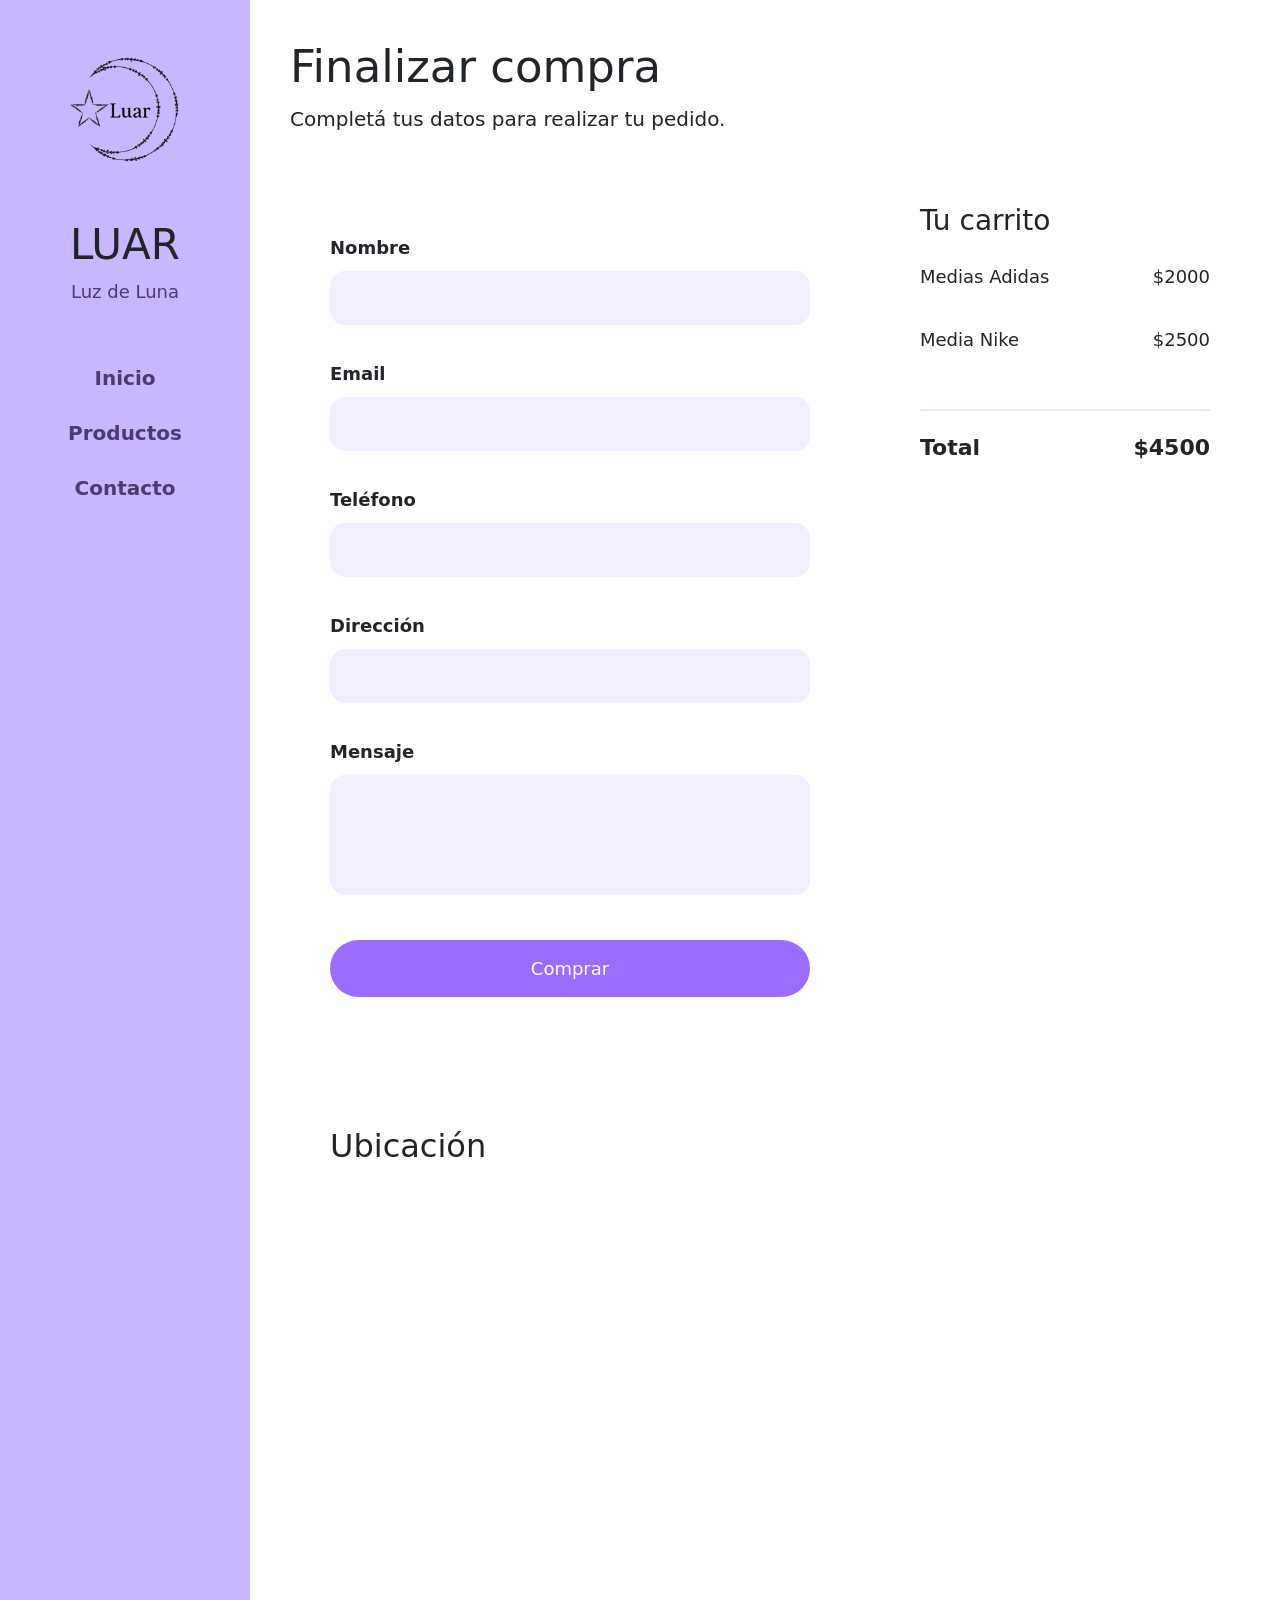
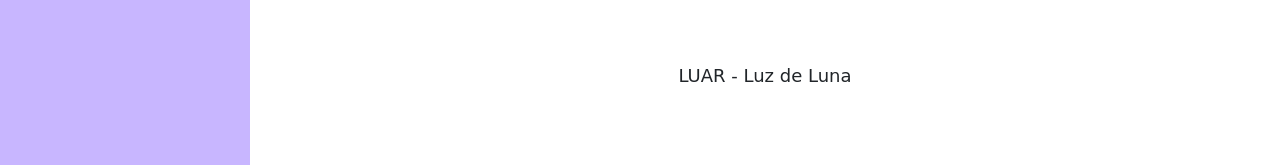
==== contacto.html @ 6c47c5df "Primer commit - Proyecto Medias" ====
<!DOCTYPE html>
<html lang="es">
<head>
    <meta charset="UTF-8">
    <meta name="viewport" content="width=device-width, initial-scale=1.0">
    <link rel="stylesheet" href="./css/index.css">
    <link href="https://cdn.jsdelivr.net/npm/bootstrap@5.3.7/dist/css/bootstrap.min.css" rel="stylesheet">
    <title>Contacto - LUAR</title>
</head>

<body>

    <div class="contenedor">

        <aside class="sidebar">
            <img src="./Imag/logo2.png" alt="Logo de LUAR" class="logo">
            <h1 class="titulo-logo">LUAR</h1>
            <p class="eslogan">Luz de Luna</p>
            <nav class="navbar">
                <a href="index.html">Inicio</a> 
                <a href="productos.html">Productos</a> 
                <a href="contacto.html">Contacto</a>
            </nav>
        </aside>

        <main class="principal">
            <section class="contacto-titulo">
                <h2>Finalizar compra</h2>

                <p>
                    Completá tus datos para realizar tu pedido.
                </p>
            </section>

            <section class="contacto-layout">
                <section class="formulario">
                    <form id ="formulario" novalidate>
                        <label for="nombre">
                            Nombre
                        </label>
                        <input type="text" id="nombre">
                        <small id="errorNombre"></small>

                        <label for="email">
                            Email
                        </label>
                        <input type="email" id="email">
                        <small id="errorEmail"></small>
                        <label for="telefono">
                            Teléfono
                        </label>
                        <input type="text" id="telefono">
                        <small id="errorTelefono"></small>

                        <label for="direccion">
                            Dirección
                        </label>
                        <input type="text" id="direccion">
                        <small id="errorDireccion"></small>

                        <label for="mensaje">
                            Mensaje
                        </label>
                        <textarea id="mensaje"></textarea>
                        <small id="errorMensaje"></small>

                        <button type="submit">
                            Comprar
                        </button>
                        <div id="mensajeExito" class="alert alert-success mt-3 d-none" role="alert">
                            ¡Compra realizada con éxito!
                        </div>
                    </form>
                </section>

                <aside class="carrito">
                    <h3>Tu carrito</h3>
                    <div class="producto-carrito">
                        <p>Medias Adidas</p>
                        <span>$2000</span>
                    </div>

                    <div class="producto-carrito">
                        <p>Media Nike</p>
                        <span>$2500</span>
                    </div>

                    <div class="total">
                        <p>Total</p>
                        <span>$4500</span>
                    </div>
                </aside>
            </section>

            <section class="ubicacion">
                <h2>Ubicación</h2>

                <iframe
                src="https://maps.google.com/maps?hl=es&q=Arturo%20Oñativia%20577%20Salta&output=embed">
                </iframe>
            </section>

            <footer class="footer">
                <p>
                    LUAR - Luz de Luna
                </p>
            </footer>
        </main>
    </div>

 <script src="./js/validaciones.js"></script>   
</body>
</html>
---- css/index.css ----
*{
    margin: 0;
    padding: 0;
    box-sizing: border-box;
}

body{
    font-family: Georgia, 'Times New Roman', Times, serif;
    background-color: #f5f0ff;
    color: #2d1b4e;
}

.contenedor{
    display: grid;
    grid-template-columns: 250px 1fr;
    min-height: 100vh;
}

.sidebar{
    background-color: #c8b6ff;
    padding: 30px;
}

.logo{
    width: 170px;
    height: 170px;

    object-fit: cover;

    border-radius: 50%;

    display: block;

    margin: 0 auto;

}

h1,
h2,
h3{
    color: black;
}
.titulo-logo{
    text-align: center;
    margin-top: 20px;
    font-size: 42px;
}

.eslogan{
    text-align: center;
    margin-top: 8px;
    font-size: 18px;
    color: #4b3b72;
}

.navbar{
    margin-top: 50px;

    display: flex;
    flex-direction: column;
    gap: 25px;
}

.navbar a{
    text-decoration: none;
    color: #4b3b72;
    font-size: 20px;
    font-weight: bold;

    transition: 0.3s;
}

.navbar a:hover{
    color: white;
    transform: translateX(8px);
}

.principal{
    padding: 40px;
}

.hero {
    display: flex;
    align-items: center;
    justify-content: space-between;
    gap: 40px;
    background-color: white;
    border-radius: 30px;
    padding: 60px;
}

.hero-texto{
    width: 50%;
}

.hero h2{
    font-size: 60px;
    color: black;
}

.hero p{
    margin-top: 20px;
    font-size: 22px;
    line-height: 1.6;
}

.btn{
    display: inline-block;
    margin-top: 30px;
    background-color: #9b6dff;
    color: white;
    text-decoration: none;
    padding: 15px 30px;
    border-radius: 30px;
    transition: 0.3s;
}

.btn:hover{
    background-color: #7f4ef0;
}

.hero-imagen{
    width: 50%;
}

.hero-imagen img{
    width: 100%;
    border-radius: 30px;
}

.sobre-luar{
    margin-top: 40px;

    background-color: white;
    border-radius: 30px;
    padding: 40px;
}

.sobre-luar h2{
    margin-bottom: 20px;
}

.sobre-luar p{
    margin-top: 15px;
    line-height: 1.8;
    font-size: 18px;
}

.destacados{
    margin-top: 40px;
}

.destacados h2{
    margin-bottom: 30px;
}
.cards{
    display: flex;
    gap: 25px;
}

.card{
    background-color: white;
    padding: 20px;
    border-radius: 25px;

    width: 250px;
    transition: 0.3s;
}

.card:hover{
    transform: translateY(-10px);
}
.card img{
    width: 100%;
    border-radius: 20px;
}

.card h3{
    margin-top: 15px;
    font-size: 22px;
}

.card p{
    margin-top: 10px;
    font-size: 17px;
}

.footer{
    margin-top: 50px;
    text-align: center;
    padding: 20px;
    font-size: 18px;
}

.productos-titulo{
    margin-bottom: 40px;
}

.productos-titulo h2{
    font-size: 45px;
}

.productos-titulo p{
    margin-top: 10px;
    font-size: 20px;
}

.productos-layout{
    display: grid;
    grid-template-columns: 250px 1fr;
    gap: 40px;
}

.filtros{
    background-color: white;
    padding: 30px;
    border-radius: 30px;
    height: fit-content;
}

.filtros h3{
    margin-top: 20px;
    margin-bottom: 15px;
    font-size: 24px;
}

.filtros label{
    display: block;
    margin-top: 12px;
    font-size: 18px;
}

.productos-grid{
    display: flex;
    flex-wrap: wrap;
    gap: 25px;
}

.btn-card{
    display: inline-block;
    margin-top: 20px;
    background-color: #9b6dff;
    color: white;
    text-decoration: none;
    padding: 12px 25px;
    border-radius: 25px;
    transition: 0.3s;
}

.btn-card:hover{
    background-color: #7f4ef0;
}

.card{
    box-shadow: 0px 4px 15px rgba(0, 0, 0, 0.08);
}

.card:hover{
    transform: translateY(-10px);
    box-shadow: 0px 8px 20px rgba(0, 0, 0, 0.12);
}

.contacto-titulo{
    margin-bottom: 40px;
}

.contacto-titulo h2{
    font-size: 45px;
}

.contacto-titulo p{
    margin-top: 10px;
    font-size: 20px;
}

.contacto-layout{
    display: grid;
    grid-template-columns: 1fr 350px;
    gap: 40px;
}

.formulario{
    background-color: white;
    padding: 40px;
    border-radius: 30px;
}

.formulario form{
    display: flex;
    flex-direction: column;
}

.formulario label{
    margin-top: 20px;
    margin-bottom: 10px;
    font-size: 18px;
    font-weight: bold;
}

.formulario input,
.formulario textarea{
    padding: 15px;
    border: none;
    background-color: #f3eeff;
    border-radius: 15px;
    font-size: 16px;
}

.formulario textarea{
    resize: none;
    height: 120px;
}

.formulario button{
    margin-top: 30px;
    padding: 15px;
    border: none;
    border-radius: 30px;
    background-color: #9b6dff;
    color: white;
    font-size: 18px;
    cursor: pointer;
    transition: 0.3s;
}

.formulario button:hover{
    background-color: #7f4ef0;
}

.carrito{
    background-color: white;
    padding: 30px;
    border-radius: 30px;
    height: fit-content;
}

.carrito h3{
    margin-bottom: 25px;
    font-size: 28px;
}

.producto-carrito{
    display: flex;
    justify-content: space-between;
    margin-top: 20px;
    font-size: 18px;
}

.total{
    display: flex;
    justify-content: space-between;
    margin-top: 40px;
    padding-top: 20px;
    border-top: 2px solid #ece3ff;
    font-size: 22px;
    font-weight: bold;
}

.ubicacion{
    margin-top: 50px;
    background-color: white;
    padding: 40px;
    border-radius: 30px;
}

.ubicacion h2{
    margin-bottom: 30px;
}

.ubicacion iframe{
    width: 100%;
    height: 350px;
    border: none;
    border-radius: 20px;
}

.formulario input.error, .formulario textarea.error{
    border: 2px solid red;
}

.formulario input.correcto, .formulario textarea.correcto{
    border: 2px solid green;
}

small {
    color: red;
    font-size: 14px;
    display: block;
    margin-top: 5px;
    margin-bottom: 10px;
}
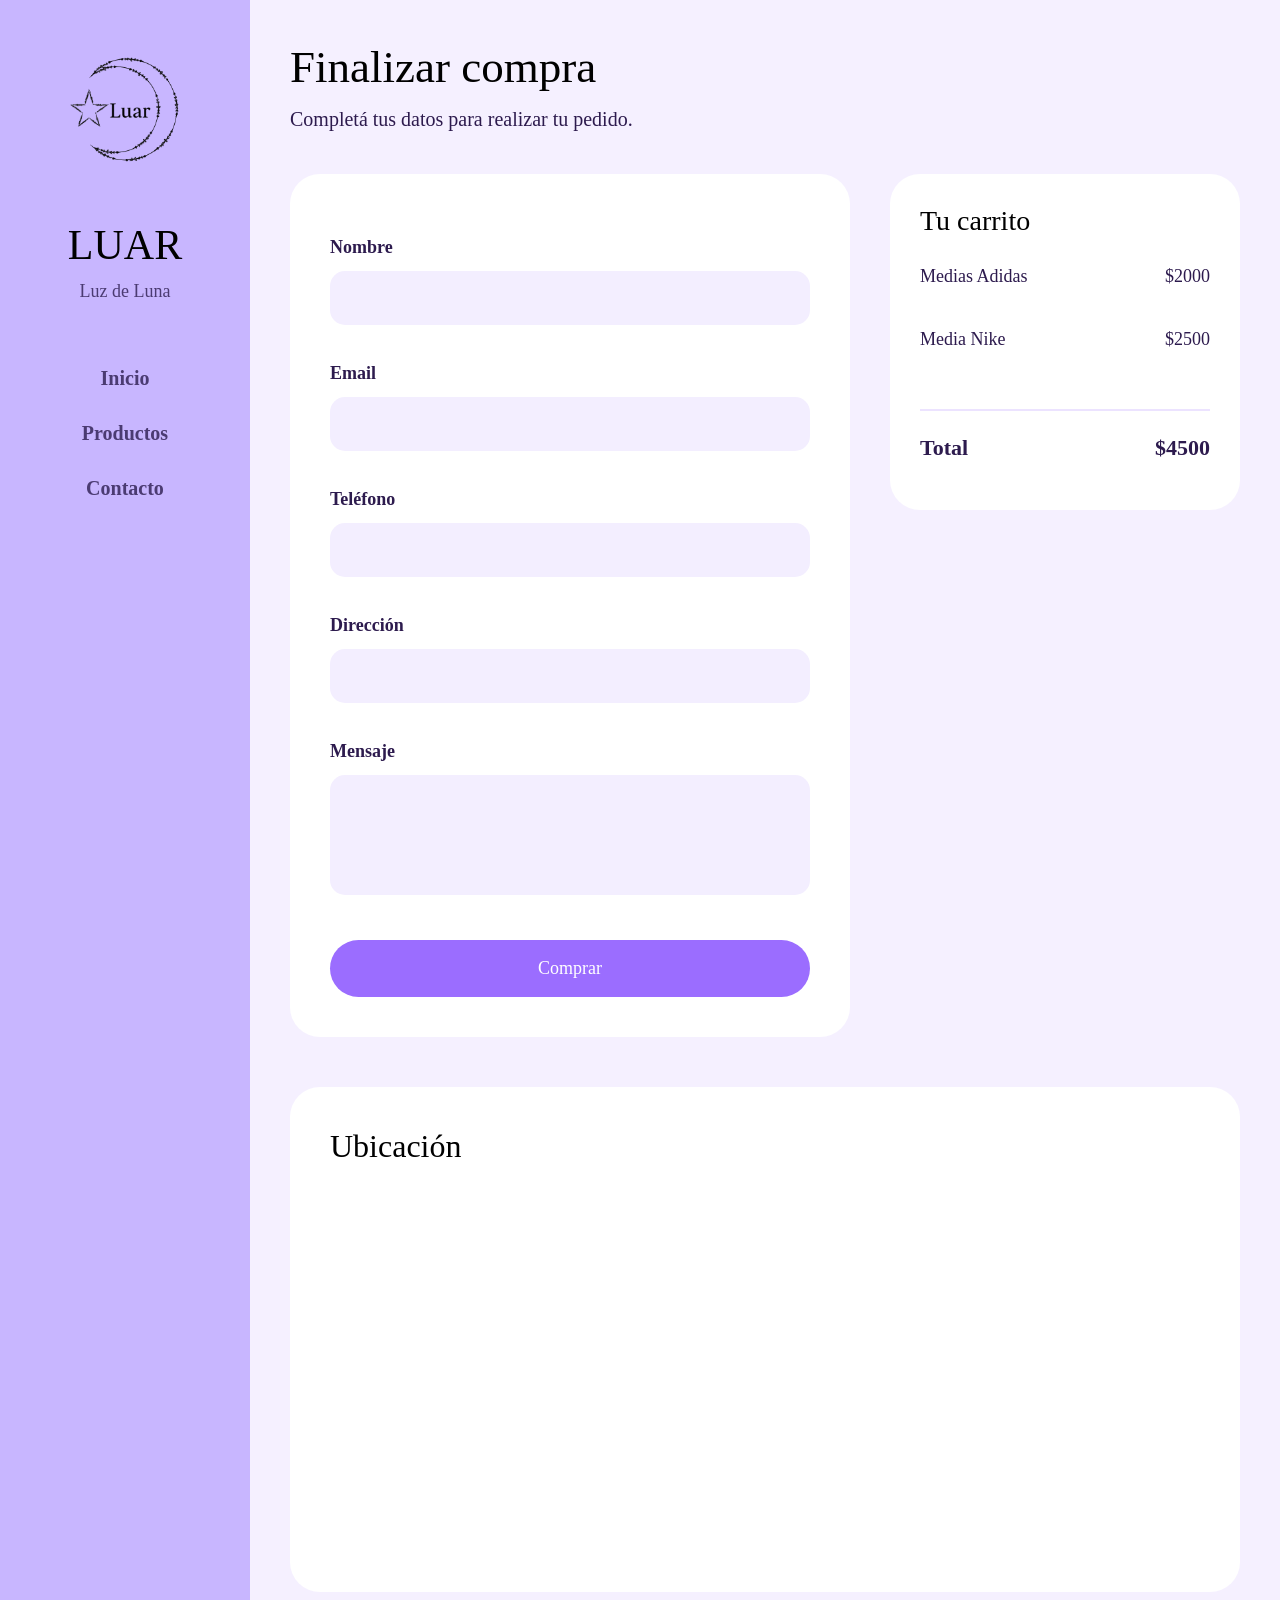
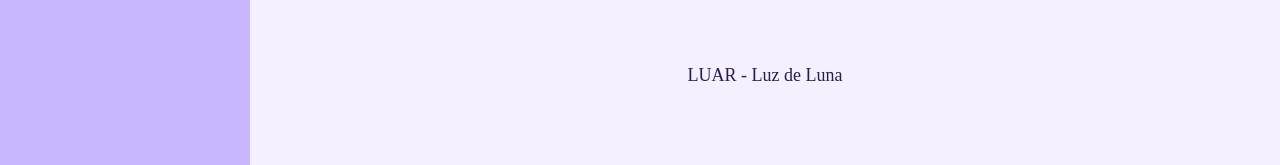
==== commit 2cb7b883: "mejoras" ====
--- a/contacto.html
+++ b/contacto.html
@@ -3,8 +3,8 @@
 <head>
     <meta charset="UTF-8">
     <meta name="viewport" content="width=device-width, initial-scale=1.0">
+    <link href="https://cdn.jsdelivr.net/npm/bootstrap@5.3.7/dist/css/bootstrap.min.css" rel="stylesheet">
     <link rel="stylesheet" href="./css/index.css">
-    <link href="https://cdn.jsdelivr.net/npm/bootstrap@5.3.7/dist/css/bootstrap.min.css" rel="stylesheet">
     <title>Contacto - LUAR</title>
 </head>
 
--- a/css/index.css
+++ b/css/index.css
@@ -1,27 +1,27 @@
-*{
+* {
     margin: 0;
     padding: 0;
     box-sizing: border-box;
 }
 
-body{
+body {
     font-family: Georgia, 'Times New Roman', Times, serif;
     background-color: #f5f0ff;
     color: #2d1b4e;
 }
 
-.contenedor{
+.contenedor {
     display: grid;
     grid-template-columns: 250px 1fr;
     min-height: 100vh;
 }
 
-.sidebar{
+.sidebar {
     background-color: #c8b6ff;
     padding: 30px;
 }
 
-.logo{
+.logo {
     width: 170px;
     height: 170px;
 
@@ -37,23 +37,24 @@
 
 h1,
 h2,
-h3{
+h3 {
     color: black;
 }
-.titulo-logo{
+
+.titulo-logo {
     text-align: center;
     margin-top: 20px;
     font-size: 42px;
 }
 
-.eslogan{
+.eslogan {
     text-align: center;
     margin-top: 8px;
     font-size: 18px;
     color: #4b3b72;
 }
 
-.navbar{
+.navbar {
     margin-top: 50px;
 
     display: flex;
@@ -61,7 +62,7 @@
     gap: 25px;
 }
 
-.navbar a{
+.navbar a {
     text-decoration: none;
     color: #4b3b72;
     font-size: 20px;
@@ -70,12 +71,12 @@
     transition: 0.3s;
 }
 
-.navbar a:hover{
+.navbar a:hover {
     color: white;
     transform: translateX(8px);
 }
 
-.principal{
+.principal {
     padding: 40px;
 }
 
@@ -89,22 +90,22 @@
     padding: 60px;
 }
 
-.hero-texto{
+.hero-texto {
     width: 50%;
 }
 
-.hero h2{
+.hero h2 {
     font-size: 60px;
     color: black;
 }
 
-.hero p{
+.hero p {
     margin-top: 20px;
     font-size: 22px;
     line-height: 1.6;
 }
 
-.btn{
+.btn {
     display: inline-block;
     margin-top: 30px;
     background-color: #9b6dff;
@@ -115,20 +116,20 @@
     transition: 0.3s;
 }
 
-.btn:hover{
+.btn:hover {
     background-color: #7f4ef0;
 }
 
-.hero-imagen{
+.hero-imagen {
     width: 50%;
 }
 
-.hero-imagen img{
+.hero-imagen img {
     width: 100%;
     border-radius: 30px;
 }
 
-.sobre-luar{
+.sobre-luar {
     margin-top: 40px;
 
     background-color: white;
@@ -136,29 +137,30 @@
     padding: 40px;
 }
 
-.sobre-luar h2{
+.sobre-luar h2 {
     margin-bottom: 20px;
 }
 
-.sobre-luar p{
+.sobre-luar p {
     margin-top: 15px;
     line-height: 1.8;
     font-size: 18px;
 }
 
-.destacados{
+.destacados {
     margin-top: 40px;
 }
 
-.destacados h2{
+.destacados h2 {
     margin-bottom: 30px;
 }
-.cards{
+
+.cards {
     display: flex;
     gap: 25px;
 }
 
-.card{
+.card {
     background-color: white;
     padding: 20px;
     border-radius: 25px;
@@ -167,76 +169,77 @@
     transition: 0.3s;
 }
 
-.card:hover{
+.card:hover {
     transform: translateY(-10px);
 }
-.card img{
+
+.card img {
     width: 100%;
     border-radius: 20px;
 }
 
-.card h3{
+.card h3 {
     margin-top: 15px;
     font-size: 22px;
 }
 
-.card p{
+.card p {
     margin-top: 10px;
     font-size: 17px;
 }
 
-.footer{
+.footer {
     margin-top: 50px;
     text-align: center;
     padding: 20px;
     font-size: 18px;
 }
 
-.productos-titulo{
+.productos-titulo {
     margin-bottom: 40px;
 }
 
-.productos-titulo h2{
+.productos-titulo h2 {
     font-size: 45px;
 }
 
-.productos-titulo p{
+.productos-titulo p {
     margin-top: 10px;
     font-size: 20px;
 }
 
-.productos-layout{
+.productos-layout {
     display: grid;
     grid-template-columns: 250px 1fr;
     gap: 40px;
 }
 
-.filtros{
+.filtros {
     background-color: white;
     padding: 30px;
     border-radius: 30px;
     height: fit-content;
 }
 
-.filtros h3{
+.filtros h3 {
     margin-top: 20px;
     margin-bottom: 15px;
     font-size: 24px;
 }
 
-.filtros label{
+.filtros label {
     display: block;
     margin-top: 12px;
     font-size: 18px;
 }
 
-.productos-grid{
+.productos-grid {
     display: flex;
     flex-wrap: wrap;
     gap: 25px;
 }
 
-.btn-card{
+.btn-card {
     display: inline-block;
     margin-top: 20px;
     background-color: #9b6dff;
@@ -247,50 +250,50 @@
     transition: 0.3s;
 }
 
-.btn-card:hover{
+.btn-card:hover {
     background-color: #7f4ef0;
 }
 
-.card{
+.card {
     box-shadow: 0px 4px 15px rgba(0, 0, 0, 0.08);
 }
 
-.card:hover{
+.card:hover {
     transform: translateY(-10px);
     box-shadow: 0px 8px 20px rgba(0, 0, 0, 0.12);
 }
 
-.contacto-titulo{
+.contacto-titulo {
     margin-bottom: 40px;
 }
 
-.contacto-titulo h2{
+.contacto-titulo h2 {
     font-size: 45px;
 }
 
-.contacto-titulo p{
+.contacto-titulo p {
     margin-top: 10px;
     font-size: 20px;
 }
 
-.contacto-layout{
+.contacto-layout {
     display: grid;
     grid-template-columns: 1fr 350px;
     gap: 40px;
 }
 
-.formulario{
+.formulario {
     background-color: white;
     padding: 40px;
     border-radius: 30px;
 }
 
-.formulario form{
+.formulario form {
     display: flex;
     flex-direction: column;
 }
 
-.formulario label{
+.formulario label {
     margin-top: 20px;
     margin-bottom: 10px;
     font-size: 18px;
@@ -298,7 +301,7 @@
 }
 
 .formulario input,
-.formulario textarea{
+.formulario textarea {
     padding: 15px;
     border: none;
     background-color: #f3eeff;
@@ -306,12 +309,12 @@
     font-size: 16px;
 }
 
-.formulario textarea{
+.formulario textarea {
     resize: none;
     height: 120px;
 }
 
-.formulario button{
+.formulario button {
     margin-top: 30px;
     padding: 15px;
     border: none;
@@ -323,30 +326,30 @@
     transition: 0.3s;
 }
 
-.formulario button:hover{
+.formulario button:hover {
     background-color: #7f4ef0;
 }
 
-.carrito{
+.carrito {
     background-color: white;
     padding: 30px;
     border-radius: 30px;
     height: fit-content;
 }
 
-.carrito h3{
+.carrito h3 {
     margin-bottom: 25px;
     font-size: 28px;
 }
 
-.producto-carrito{
+.producto-carrito {
     display: flex;
     justify-content: space-between;
     margin-top: 20px;
     font-size: 18px;
 }
 
-.total{
+.total {
     display: flex;
     justify-content: space-between;
     margin-top: 40px;
@@ -356,29 +359,31 @@
     font-weight: bold;
 }
 
-.ubicacion{
+.ubicacion {
     margin-top: 50px;
     background-color: white;
     padding: 40px;
     border-radius: 30px;
 }
 
-.ubicacion h2{
+.ubicacion h2 {
     margin-bottom: 30px;
 }
 
-.ubicacion iframe{
+.ubicacion iframe {
     width: 100%;
     height: 350px;
     border: none;
     border-radius: 20px;
 }
 
-.formulario input.error, .formulario textarea.error{
+.formulario input.error,
+.formulario textarea.error {
     border: 2px solid red;
 }
 
-.formulario input.correcto, .formulario textarea.correcto{
+.formulario input.correcto,
+.formulario textarea.correcto {
     border: 2px solid green;
 }
 
@@ -389,3 +394,44 @@
     margin-top: 5px;
     margin-bottom: 10px;
 }
+
+
+.login {
+    max-width: 400px;
+    margin: 80px auto;
+}
+
+.login h2 {
+    text-align: center;
+    font-size: 40px;
+    margin-bottom: 20px;
+}
+
+@media (max-width: 768px) {
+
+    .contenedor {
+        grid-template-columns: 1fr;
+    }
+
+    .sidebar {
+        text-align: center;
+    }
+
+    .productos-layout {
+        grid-template-columns: 1fr;
+    }
+
+    .contacto-layout {
+        grid-template-columns: 1fr;
+    }
+
+    .hero {
+        flex-direction: column;
+    }
+
+    .hero-texto,
+    .hero-imagen {
+        width: 100%;
+    }
+
+}
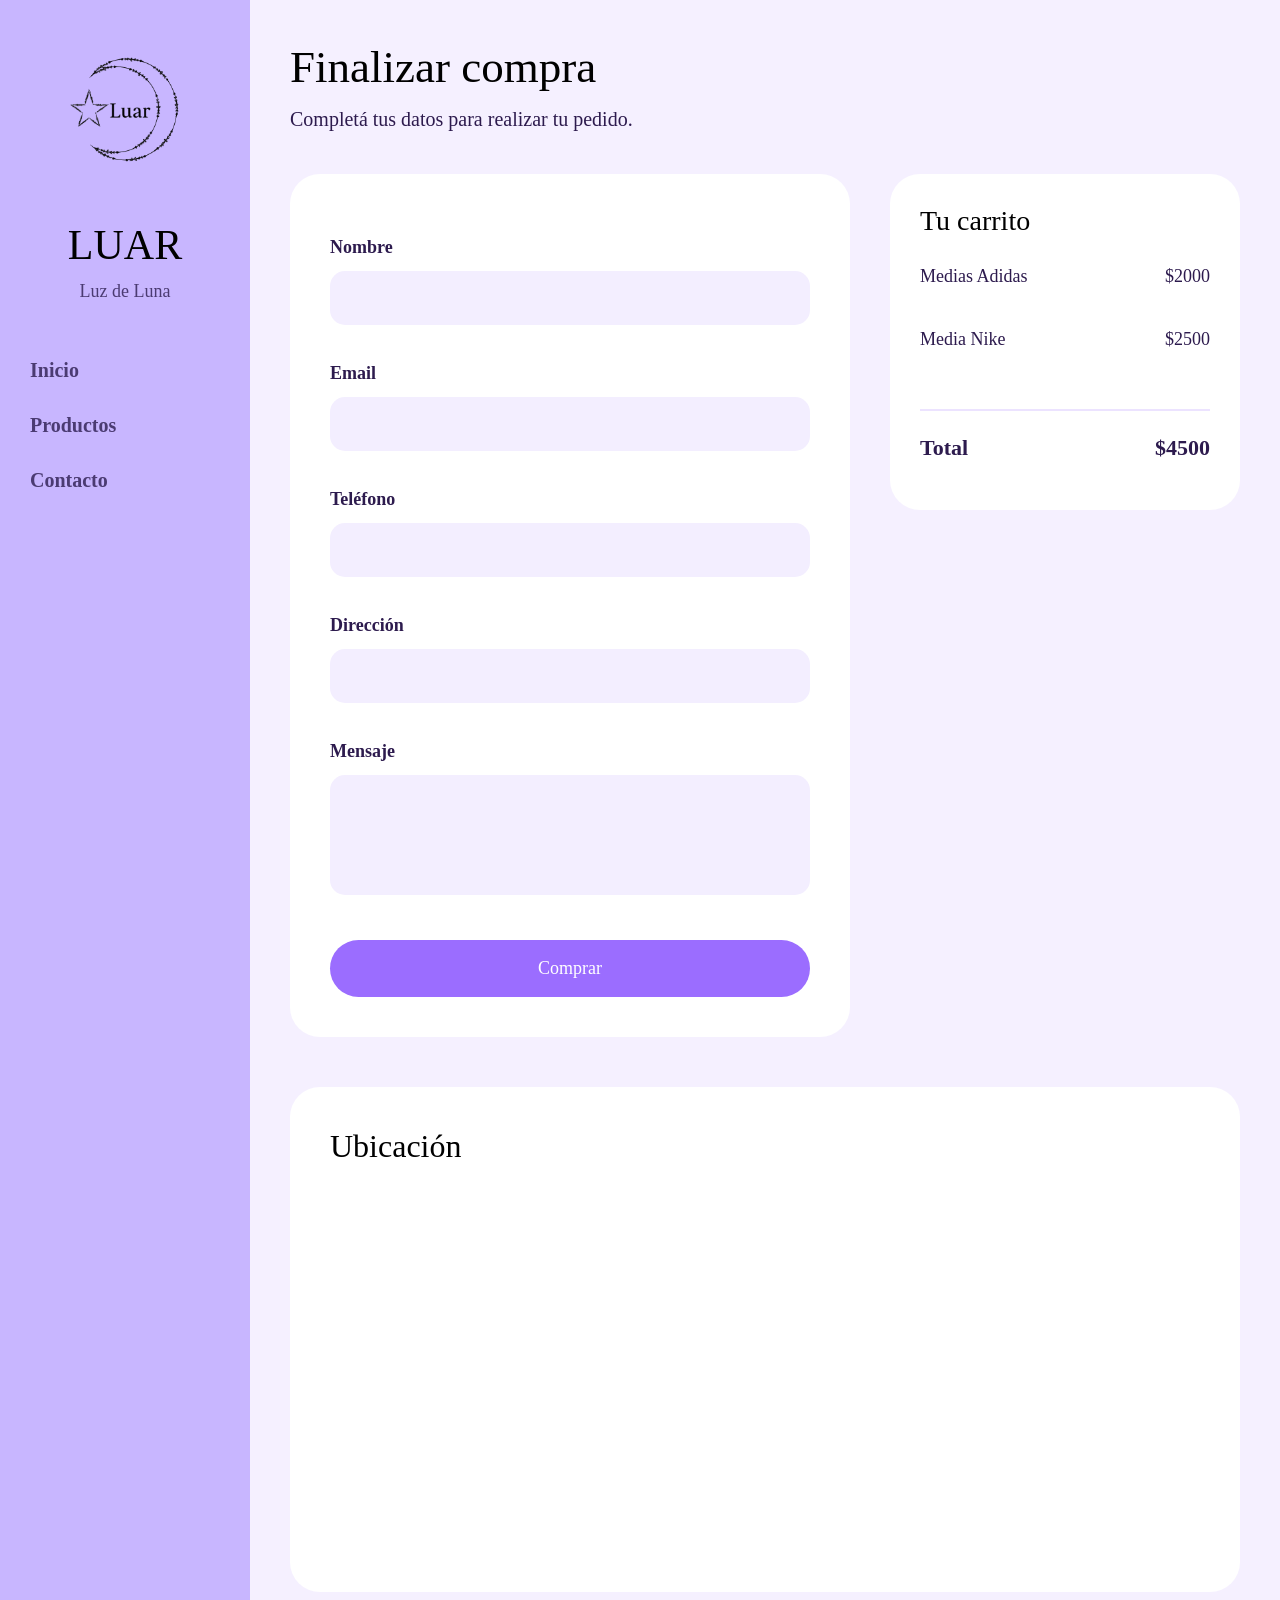
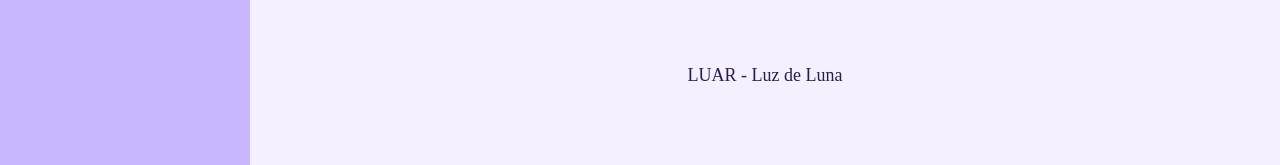
==== commit 6c1e05a3: "ultima mejora" ====
--- a/contacto.html
+++ b/contacto.html
@@ -16,7 +16,7 @@
             <img src="./Imag/logo2.png" alt="Logo de LUAR" class="logo">
             <h1 class="titulo-logo">LUAR</h1>
             <p class="eslogan">Luz de Luna</p>
-            <nav class="navbar">
+            <nav class="menu-lateral">
                 <a href="index.html">Inicio</a> 
                 <a href="productos.html">Productos</a> 
                 <a href="contacto.html">Contacto</a>
--- a/css/index.css
+++ b/css/index.css
@@ -54,7 +54,7 @@
     color: #4b3b72;
 }
 
-.navbar {
+.menu-lateral {
     margin-top: 50px;
 
     display: flex;
@@ -62,7 +62,7 @@
     gap: 25px;
 }
 
-.navbar a {
+.menu-lateral a {
     text-decoration: none;
     color: #4b3b72;
     font-size: 20px;
@@ -71,7 +71,7 @@
     transition: 0.3s;
 }
 
-.navbar a:hover {
+.menu-lateral a:hover {
     color: white;
     transform: translateX(8px);
 }
